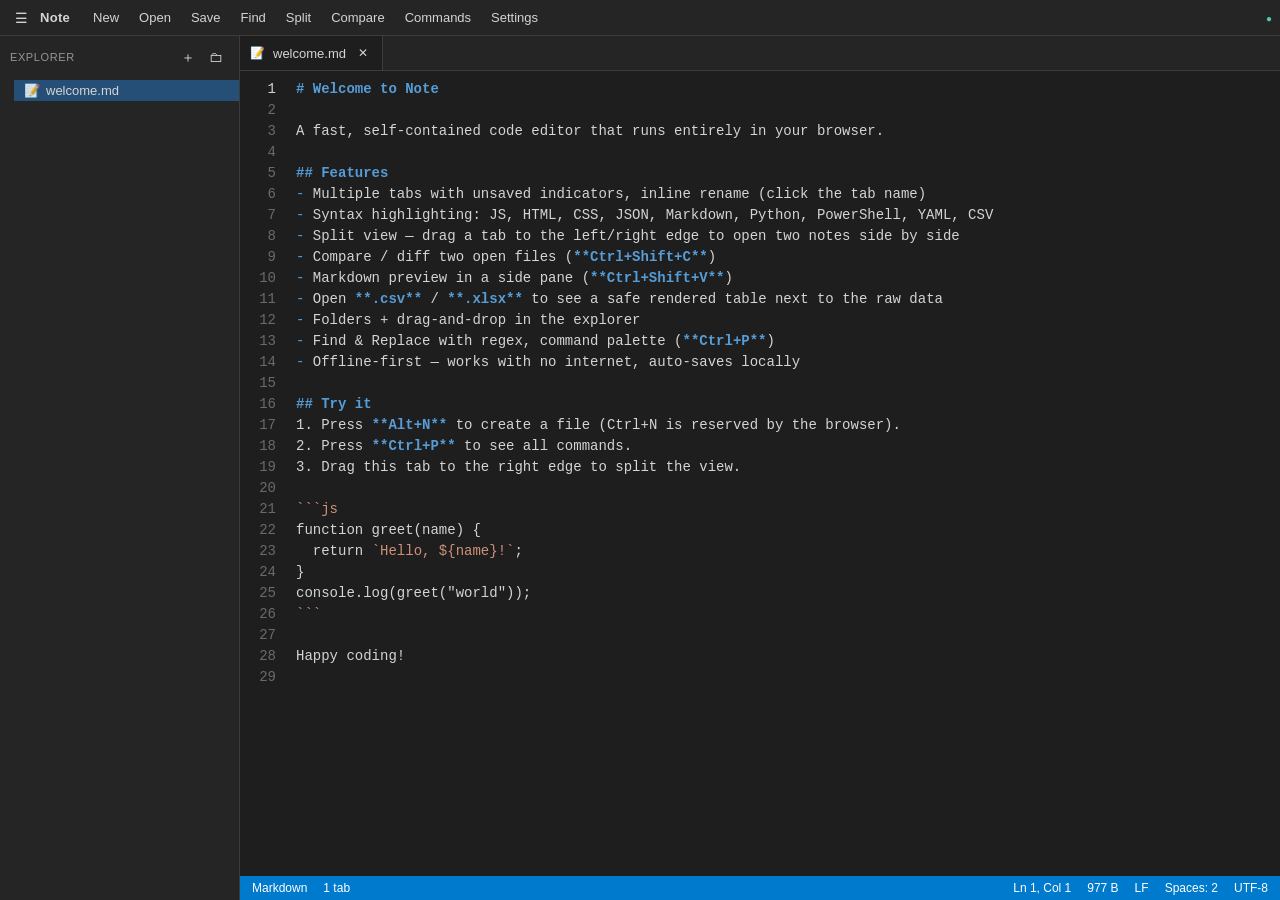
==== testing/notepad/index.html @ 9594efce "update" ====
<!DOCTYPE html>
<html lang="en">
<head>
  <meta charset="UTF-8" />
  <meta name="viewport" content="width=device-width, initial-scale=1.0, viewport-fit=cover" />
  <meta name="theme-color" content="#1e1e1e" />
  <meta name="description" content="A fast, self-contained, offline-first web code editor." />
  <title>Note — Web Code Editor</title>
  <link rel="icon" href="data:image/svg+xml,%3Csvg xmlns='http://www.w3.org/2000/svg' viewBox='0 0 100 100'%3E%3Crect width='100' height='100' rx='18' fill='%23007acc'/%3E%3Ctext x='50' y='72' font-size='64' text-anchor='middle' fill='white' font-family='monospace'%3E%7B%7D%3C/text%3E%3C/svg%3E" />
  <link rel="manifest" href="manifest.webmanifest" />
  <link rel="stylesheet" href="style.css" />
</head>
<body>
  <!-- ===== Menu / Toolbar ===== -->
  <header class="titlebar" role="banner">
    <div class="titlebar__left">
      <button class="icon-btn" id="toggleSidebar" title="Toggle Explorer (Ctrl+B)" aria-label="Toggle file explorer">☰</button>
      <span class="titlebar__brand">Note</span>
      <nav class="menu" aria-label="Main menu">
        <button class="menu__btn" data-cmd="file.new">New</button>
        <button class="menu__btn" data-cmd="file.open">Open</button>
        <button class="menu__btn" data-cmd="file.save">Save</button>
        <button class="menu__btn" data-cmd="edit.find">Find</button>
        <button class="menu__btn" data-cmd="view.splitFile">Split</button>
        <button class="menu__btn" data-cmd="edit.compare">Compare</button>
        <button class="menu__btn" data-cmd="view.palette">Commands</button>
        <button class="menu__btn" data-cmd="app.settings">Settings</button>
      </nav>
    </div>
    <div class="titlebar__right">
      <span class="conn" id="connStatus" title="Connection status">●</span>
    </div>
  </header>

  <!-- ===== Main layout ===== -->
  <div class="workbench">
    <!-- File explorer -->
    <aside class="sidebar" id="sidebar" aria-label="File explorer">
      <div class="sidebar__head">
        <span>Explorer</span>
        <div class="sidebar__actions">
          <button class="icon-btn" data-cmd="file.new" title="New file">＋</button>
          <button class="icon-btn" data-cmd="file.newFolder" title="New folder">🗀</button>
        </div>
      </div>
      <ul class="filetree" id="fileTree" role="tree"></ul>
    </aside>

    <!-- Editor area -->
    <main class="editor-area" role="main">
      <div class="tabs" id="tabs" role="tablist" aria-label="Open files"></div>

      <div class="panes" id="panes">
        <!-- Primary pane -->
        <section class="pane pane--primary" id="panePrimary">
          <div class="editor-wrap">
            <!-- Find / Replace widget -->
            <div class="find" id="findWidget" hidden>
              <div class="find__row">
                <input type="text" id="findInput" placeholder="Find" aria-label="Find" autocomplete="off" spellcheck="false" />
                <span class="find__count" id="findCount">0/0</span>
                <button class="icon-btn" id="findPrev" title="Previous (Shift+Enter)">▲</button>
                <button class="icon-btn" id="findNext" title="Next (Enter)">▼</button>
                <button class="icon-btn toggle" id="findCase" title="Match case">Aa</button>
                <button class="icon-btn toggle" id="findWord" title="Whole word">￭</button>
                <button class="icon-btn toggle" id="findRegex" title="Use regular expression">.*</button>
                <button class="icon-btn" id="findClose" title="Close (Esc)">✕</button>
              </div>
              <div class="find__row">
                <input type="text" id="replaceInput" placeholder="Replace" aria-label="Replace" autocomplete="off" spellcheck="false" />
                <button class="text-btn" id="replaceOne">Replace</button>
                <button class="text-btn" id="replaceAll">All</button>
              </div>
            </div>

            <div class="code" id="codeHost">
              <div class="gutter" id="gutter" aria-hidden="true"></div>
              <div class="code__scroll" id="codeScroll">
                <pre class="highlight" id="highlight" aria-hidden="true"><code></code></pre>
                <textarea class="input" id="input" spellcheck="false" autocomplete="off" autocapitalize="off"
                  autocorrect="off" wrap="off" aria-label="Code editor"></textarea>
              </div>
            </div>

            <div class="empty" id="emptyState">
              <div class="empty__box">
                <h1>Note</h1>
                <p>A self-contained, offline code editor.</p>
                <ul>
                  <li><kbd>Alt</kbd>+<kbd>N</kbd> — New file</li>
                  <li><kbd>Ctrl</kbd>+<kbd>O</kbd> — Open file</li>
                  <li><kbd>Ctrl</kbd>+<kbd>S</kbd> — Save file</li>
                  <li><kbd>Ctrl</kbd>+<kbd>P</kbd> — Command palette</li>
                  <li><kbd>Ctrl</kbd>+<kbd>F</kbd> — Find / Replace</li>
                </ul>
                <button class="text-btn primary" data-cmd="file.new">Create a file</button>
              </div>
            </div>
          </div>
        </section>

        <!-- Splitter -->
        <div class="splitter" id="splitter" hidden role="separator" aria-orientation="vertical" tabindex="0" title="Drag to resize"></div>

        <!-- Secondary pane -->
        <section class="pane pane--secondary" id="paneSecondary" hidden>
          <div class="pane__head">
            <span class="pane__title" id="secTitle">Preview</span>
            <div class="pane__actions">
              <select id="secMode" class="pane__select" aria-label="Side pane mode">
                <option value="preview">Markdown Preview</option>
                <option value="table">Table View</option>
                <option value="diff">Compare / Diff</option>
                <option value="editor">Second File</option>
              </select>
              <select id="secFile" class="pane__select" aria-label="Second file" hidden></select>
              <button class="icon-btn" id="secClose" title="Close split (merge)">✕</button>
            </div>
          </div>
          <div class="pane__body" id="secBody"></div>
        </section>
      </div>

      <!-- Drag-to-split drop zones (shown while dragging a tab) -->
      <div class="dropzones" id="dropzones" hidden aria-hidden="true">
        <div class="dropzone dropzone--left" data-zone="left"><span>Split Left</span></div>
        <div class="dropzone dropzone--right" data-zone="right"><span>Split Right</span></div>
      </div>

      <!-- Status bar -->
      <footer class="statusbar" role="contentinfo">
        <div class="statusbar__left">
          <span id="stLang" class="st-item" title="Language">Plain Text</span>
          <span id="stTabs" class="st-item" title="Open tabs">0 tabs</span>
        </div>
        <div class="statusbar__right">
          <span id="stPos" class="st-item" title="Cursor position">Ln 1, Col 1</span>
          <span id="stSel" class="st-item" hidden></span>
          <span id="stSize" class="st-item" title="File size">0 B</span>
          <span id="stEol" class="st-item" title="End of line sequence">LF</span>
          <span id="stIndent" class="st-item" title="Indentation">Spaces: 2</span>
          <span id="stEnc" class="st-item" title="Encoding">UTF-8</span>
        </div>
      </footer>
    </main>
  </div>

  <!-- ===== Command palette ===== -->
  <div class="overlay" id="paletteOverlay" hidden>
    <div class="palette" role="dialog" aria-modal="true" aria-label="Command palette">
      <input type="text" id="paletteInput" placeholder="Type a command…" autocomplete="off" spellcheck="false" />
      <ul class="palette__list" id="paletteList"></ul>
    </div>
  </div>

  <!-- ===== Settings ===== -->
  <div class="overlay" id="settingsOverlay" hidden>
    <div class="dialog" role="dialog" aria-modal="true" aria-label="Settings">
      <div class="dialog__head">
        <h2>Settings</h2>
        <button class="icon-btn" id="settingsClose" title="Close">✕</button>
      </div>
      <div class="dialog__body" id="settingsBody"></div>
    </div>
  </div>

  <!-- ===== Go to line ===== -->
  <div class="overlay" id="gotoOverlay" hidden>
    <div class="palette" role="dialog" aria-modal="true" aria-label="Go to line">
      <input type="text" id="gotoInput" placeholder="Go to line…" inputmode="numeric" autocomplete="off" />
    </div>
  </div>

  <!-- Hidden file input for opening files -->
  <input type="file" id="fileOpener" multiple hidden accept=".txt,.js,.mjs,.ts,.jsx,.tsx,.html,.htm,.xml,.svg,.css,.scss,.less,.json,.webmanifest,.md,.markdown,.py,.pyw,.ps1,.psm1,.csv,.xlsx,.xls,.log,.yml,.yaml,.sh,.c,.cpp,.java,.go,.rs,.rb,.php,.sql" />

  <!-- Toast notifications -->
  <div class="toasts" id="toasts" aria-live="polite"></div>

  <script src="app.js"></script>
</body>
</html>
---- testing/notepad/style.css ----
/* ============================================================
   Notepad — Web Code Editor
   Dark-mode-first, minimalist theme (VS Code / Notepad++ inspired)
   ============================================================ */

:root {
  --bg: #1e1e1e;
  --bg-alt: #252526;
  --bg-elev: #2d2d30;
  --bg-input: #3c3c3c;
  --border: #3c3c3c;
  --border-strong: #454545;
  --fg: #d4d4d4;
  --fg-dim: #969696;
  --fg-faint: #6a6a6a;
  --accent: #007acc;
  --accent-hover: #1b8ad6;
  --sel: #264f78;
  --find-hit: #613214;
  --find-hit-active: #9e6a03;
  --danger: #f14c4c;
  --ok: #4ec9b0;
  --warn: #cca700;

  --font-ui: -apple-system, BlinkMacSystemFont, "Segoe UI", Roboto, Helvetica, Arial, sans-serif;
  --font-mono: "JetBrains Mono", "Fira Code", "Cascadia Code", "SF Mono", Menlo, Consolas, "Courier New", monospace;
  --font-size: 14px;
  --line-height: 1.5;
  --gutter-w: 52px;

  /* syntax */
  --tok-key: #569cd6;
  --tok-str: #ce9178;
  --tok-num: #b5cea8;
  --tok-com: #6a9955;
  --tok-fn: #dcdcaa;
  --tok-tag: #569cd6;
  --tok-attr: #9cdcfe;
  --tok-prop: #9cdcfe;
  --tok-punc: #d4d4d4;
  --tok-op: #d4d4d4;
  --tok-bool: #569cd6;
  --tok-md-head: #569cd6;
  --tok-md-code: #ce9178;
  --tok-md-link: #4ec9b0;
}

/* Light theme */
body.theme-light {
  --bg: #ffffff;
  --bg-alt: #f3f3f3;
  --bg-elev: #ececec;
  --bg-input: #ffffff;
  --border: #e0e0e0;
  --border-strong: #cecece;
  --fg: #1f1f1f;
  --fg-dim: #6a6a6a;
  --fg-faint: #9a9a9a;
  --accent: #0066b8;
  --accent-hover: #0078d4;
  --sel: #add6ff;
  --find-hit: #ffd8a8;
  --find-hit-active: #ffb454;
  --tok-key: #0000ff;
  --tok-str: #a31515;
  --tok-num: #098658;
  --tok-com: #008000;
  --tok-fn: #795e26;
  --tok-tag: #800000;
  --tok-attr: #e50000;
  --tok-prop: #001080;
  --tok-punc: #1f1f1f;
  --tok-op: #1f1f1f;
  --tok-bool: #0000ff;
  --tok-md-head: #0000ff;
  --tok-md-code: #a31515;
  --tok-md-link: #098658;
}

* { box-sizing: border-box; }
[hidden] { display: none !important; }
html, body {
  margin: 0; padding: 0; height: 100%;
  overflow: hidden;
  background: var(--bg);
  color: var(--fg);
  font-family: var(--font-ui);
  font-size: 13px;
  -webkit-font-smoothing: antialiased;
}
body { display: flex; flex-direction: column; }
button { font-family: inherit; }
kbd {
  background: var(--bg-input); border: 1px solid var(--border-strong);
  border-bottom-width: 2px; border-radius: 4px; padding: 1px 6px;
  font-family: var(--font-mono); font-size: 11px; color: var(--fg);
}

/* ===== Title bar ===== */
.titlebar {
  display: flex; align-items: center; justify-content: space-between;
  height: 36px; padding: 0 8px;
  background: var(--bg-alt); border-bottom: 1px solid var(--border);
  flex: 0 0 auto; user-select: none;
}
.titlebar__left { display: flex; align-items: center; gap: 6px; }
.titlebar__brand { font-weight: 600; letter-spacing: .3px; margin-right: 8px; }
.menu { display: flex; gap: 2px; }
.menu__btn {
  background: transparent; border: 0; color: var(--fg); cursor: pointer;
  padding: 5px 9px; border-radius: 4px; font-size: 13px;
}
.menu__btn:hover { background: var(--bg-elev); }
.conn { color: var(--ok); font-size: 10px; }
.conn.offline { color: var(--warn); }

.icon-btn {
  background: transparent; border: 0; color: var(--fg); cursor: pointer;
  width: 26px; height: 26px; border-radius: 4px; font-size: 14px;
  display: inline-flex; align-items: center; justify-content: center;
  line-height: 1;
}
.icon-btn:hover { background: var(--bg-elev); }
.icon-btn.toggle.active { background: var(--accent); color: #fff; }

/* ===== Workbench ===== */
.workbench { flex: 1 1 auto; display: flex; min-height: 0; }

/* ===== Sidebar ===== */
.sidebar {
  width: 240px; flex: 0 0 auto; background: var(--bg-alt);
  border-right: 1px solid var(--border); display: flex; flex-direction: column;
  overflow: hidden;
}
.sidebar.hidden { display: none; }
.sidebar__head {
  display: flex; align-items: center; justify-content: space-between;
  padding: 8px 10px; text-transform: uppercase; font-size: 11px;
  letter-spacing: .6px; color: var(--fg-dim);
}
.sidebar__actions { display: flex; gap: 2px; }
.filetree { list-style: none; margin: 0; padding: 2px 0; overflow: auto; flex: 1; }
.filetree li { user-select: none; }
.filetree .node {
  display: flex; align-items: center; gap: 6px; padding: 3px 10px;
  cursor: pointer; font-size: 13px; white-space: nowrap; color: var(--fg);
}
.filetree .node:hover { background: var(--bg-elev); }
.filetree .node.active { background: var(--sel); }
.filetree .node .ic { width: 16px; text-align: center; opacity: .85; }
.filetree .node .nm { overflow: hidden; text-overflow: ellipsis; flex: 1; }
.filetree .node .dot { color: var(--fg); font-size: 16px; line-height: 0; }
.filetree .node .del {
  opacity: 0; border: 0; background: transparent; color: var(--fg-dim);
  cursor: pointer; font-size: 12px; padding: 0 2px;
}
.filetree .node:hover .del { opacity: 1; }
.filetree .children { list-style: none; margin: 0; padding-left: 14px; }

/* ===== Editor area ===== */
.editor-area { flex: 1 1 auto; display: flex; flex-direction: column; min-width: 0; min-height: 0; position: relative; }

/* Tabs */
.tabs {
  display: flex; height: 35px; background: var(--bg-alt);
  border-bottom: 1px solid var(--border); overflow-x: auto; flex: 0 0 auto;
  scrollbar-width: thin;
}
.tabs::-webkit-scrollbar { height: 4px; }
.tab {
  display: flex; align-items: center; gap: 8px; padding: 0 10px;
  background: var(--bg-elev); border-right: 1px solid var(--border);
  color: var(--fg-dim); cursor: pointer; white-space: nowrap; font-size: 13px;
  max-width: 200px; flex: 0 0 auto;
}
.tab.active { background: var(--bg); color: var(--fg); }
.tab .tname { overflow: hidden; text-overflow: ellipsis; }
.tab .tclose {
  border: 0; background: transparent; color: inherit; cursor: pointer;
  border-radius: 3px; width: 18px; height: 18px; font-size: 12px;
  display: inline-flex; align-items: center; justify-content: center;
}
.tab .tclose:hover { background: var(--bg-input); }
.tab .tdirty { font-size: 18px; line-height: 0; width: 10px; text-align: center; }

/* Editor wrap */
.editor-wrap { position: relative; flex: 1 1 auto; min-height: 0; display: flex; flex-direction: column; }

/* Code host: gutter + scroll */
.code { flex: 1 1 auto; display: flex; min-height: 0; overflow: hidden; position: relative; background: var(--bg); }
.code.hidden { display: none; }
.gutter {
  flex: 0 0 auto; width: var(--gutter-w); overflow: hidden;
  text-align: right; color: var(--fg-faint); background: var(--bg);
  font-family: var(--font-mono); font-size: var(--font-size); line-height: var(--line-height);
  padding: 8px 8px 8px 0; user-select: none;
}
.gutter .lnum { display: block; }
.gutter .lnum.active { color: var(--fg); }

.code__scroll { position: relative; flex: 1 1 auto; overflow: auto; }

.highlight, .input {
  margin: 0; border: 0; padding: 8px 12px;
  font-family: var(--font-mono); font-size: var(--font-size); line-height: var(--line-height);
  tab-size: 2; white-space: pre; overflow-wrap: normal; word-break: normal;
  letter-spacing: 0;
}
.highlight {
  position: absolute; top: 0; left: 0; width: 100%; min-height: 100%;
  pointer-events: none; color: var(--fg); z-index: 1;
}
.highlight code { font: inherit; }
.input {
  position: relative; display: block; width: 100%; height: 100%;
  min-width: 100%; resize: none; outline: none; background: transparent;
  color: transparent; caret-color: var(--fg); z-index: 2;
  overflow: hidden;
}
.input::selection { background: var(--sel); }

/* Word wrap mode */
.wrap .highlight, .wrap .input { white-space: pre-wrap; overflow-wrap: anywhere; }
.wrap .input { width: 100%; }

/* ===== Empty state ===== */
.empty { position: absolute; inset: 0; display: flex; align-items: center; justify-content: center; background: var(--bg); z-index: 5; }
.empty.hidden { display: none; }
.empty__box { text-align: center; color: var(--fg-dim); }
.empty__box h1 { color: var(--fg); font-weight: 300; font-size: 42px; margin: 0 0 6px; }
.empty__box ul { list-style: none; padding: 0; margin: 18px 0; line-height: 2.1; }
.empty__box p { margin: 0; }

/* ===== Find widget ===== */
.find {
  position: absolute; top: 6px; right: 18px; z-index: 10;
  background: var(--bg-elev); border: 1px solid var(--border-strong);
  border-radius: 6px; padding: 6px; box-shadow: 0 4px 14px rgba(0,0,0,.4);
  display: flex; flex-direction: column; gap: 5px; min-width: 340px;
}
.find__row { display: flex; align-items: center; gap: 4px; }
.find input {
  flex: 1; background: var(--bg-input); border: 1px solid var(--border-strong);
  color: var(--fg); padding: 4px 8px; border-radius: 4px; font-size: 13px;
  font-family: var(--font-mono); outline: none; min-width: 0;
}
.find input:focus { border-color: var(--accent); }
.find__count { color: var(--fg-dim); font-size: 12px; min-width: 42px; text-align: center; }

.text-btn {
  background: var(--bg-input); border: 1px solid var(--border-strong); color: var(--fg);
  padding: 4px 10px; border-radius: 4px; cursor: pointer; font-size: 13px;
}
.text-btn:hover { background: var(--border-strong); }
.text-btn.primary { background: var(--accent); border-color: var(--accent); color: #fff; margin-top: 14px; }
.text-btn.primary:hover { background: var(--accent-hover); }

/* Find highlights (injected marks) */
.find-hit { background: var(--find-hit); border-radius: 2px; }
.find-hit.active { background: var(--find-hit-active); }

/* ===== Status bar ===== */
.statusbar {
  height: 24px; flex: 0 0 auto; display: flex; align-items: center;
  justify-content: space-between; background: var(--accent); color: #fff;
  font-size: 12px; padding: 0 4px; user-select: none;
}
.statusbar__left, .statusbar__right { display: flex; }
.st-item { padding: 0 8px; cursor: default; display: inline-flex; align-items: center; height: 24px; }
.st-item:hover { background: rgba(255,255,255,.15); }
[data-clickable] { cursor: pointer; }

/* ===== Overlays / dialogs ===== */
.overlay {
  position: fixed; inset: 0; background: rgba(0,0,0,.4);
  display: flex; justify-content: center; align-items: flex-start;
  padding-top: 90px; z-index: 100;
}
.overlay[hidden] { display: none; }

.palette {
  width: 560px; max-width: 92vw; background: var(--bg-elev);
  border: 1px solid var(--border-strong); border-radius: 8px;
  box-shadow: 0 8px 30px rgba(0,0,0,.5); overflow: hidden;
}
.palette input {
  width: 100%; background: var(--bg-input); border: 0;
  border-bottom: 1px solid var(--border); color: var(--fg);
  padding: 12px 14px; font-size: 14px; outline: none;
}
.palette__list { list-style: none; margin: 0; padding: 4px; max-height: 320px; overflow: auto; }
.palette__list li {
  padding: 8px 12px; border-radius: 5px; cursor: pointer;
  display: flex; justify-content: space-between; gap: 10px;
}
.palette__list li.sel, .palette__list li:hover { background: var(--accent); color: #fff; }
.palette__list li .kb { color: var(--fg-dim); font-size: 12px; }
.palette__list li.sel .kb { color: rgba(255,255,255,.8); }

.dialog {
  width: 520px; max-width: 92vw; background: var(--bg-elev);
  border: 1px solid var(--border-strong); border-radius: 8px;
  box-shadow: 0 8px 30px rgba(0,0,0,.5); max-height: 80vh; display: flex; flex-direction: column;
}
.dialog__head {
  display: flex; align-items: center; justify-content: space-between;
  padding: 12px 16px; border-bottom: 1px solid var(--border);
}
.dialog__head h2 { margin: 0; font-size: 15px; font-weight: 600; }
.dialog__body { padding: 8px 16px 16px; overflow: auto; }
.setting {
  display: flex; align-items: center; justify-content: space-between;
  gap: 12px; padding: 10px 0; border-bottom: 1px solid var(--border);
}
.setting:last-child { border-bottom: 0; }
.setting label { color: var(--fg); font-size: 13px; }
.setting .desc { color: var(--fg-dim); font-size: 11px; margin-top: 2px; }
.setting select, .setting input[type="number"] {
  background: var(--bg-input); border: 1px solid var(--border-strong);
  color: var(--fg); padding: 5px 8px; border-radius: 4px; font-size: 13px; min-width: 120px;
}
.setting input[type="checkbox"] { width: 16px; height: 16px; accent-color: var(--accent); }
.setting .kbd-list { display: grid; grid-template-columns: 1fr auto; gap: 4px 16px; width: 100%; font-size: 12px; }
.setting .kbd-list span:nth-child(odd) { color: var(--fg-dim); }

/* ===== Toasts ===== */
.toasts { position: fixed; bottom: 34px; right: 16px; display: flex; flex-direction: column; gap: 8px; z-index: 200; }
.toast {
  background: var(--bg-elev); border: 1px solid var(--border-strong);
  border-left: 3px solid var(--accent); color: var(--fg);
  padding: 10px 14px; border-radius: 5px; font-size: 13px; min-width: 200px;
  box-shadow: 0 4px 14px rgba(0,0,0,.4); animation: slideIn .18s ease;
}
.toast.err { border-left-color: var(--danger); }
.toast.ok { border-left-color: var(--ok); }
@keyframes slideIn { from { transform: translateX(20px); opacity: 0; } to { transform: none; opacity: 1; } }

/* Scrollbars */
::-webkit-scrollbar { width: 12px; height: 12px; }
::-webkit-scrollbar-thumb { background: #424242; border-radius: 8px; border: 3px solid transparent; background-clip: padding-box; }
::-webkit-scrollbar-thumb:hover { background: #575757; border: 3px solid transparent; background-clip: padding-box; }
::-webkit-scrollbar-corner { background: transparent; }

/* ===== Syntax token colors ===== */
.tok-key { color: var(--tok-key); }
.tok-str { color: var(--tok-str); }
.tok-num { color: var(--tok-num); }
.tok-com { color: var(--tok-com); font-style: italic; }
.tok-fn { color: var(--tok-fn); }
.tok-tag { color: var(--tok-tag); }
.tok-attr { color: var(--tok-attr); }
.tok-prop { color: var(--tok-prop); }
.tok-punc { color: var(--tok-punc); }
.tok-op { color: var(--tok-op); }
.tok-bool { color: var(--tok-bool); }
.tok-md-head { color: var(--tok-md-head); font-weight: 600; }
.tok-md-code { color: var(--tok-md-code); }
.tok-md-link { color: var(--tok-md-link); text-decoration: underline; }

/* ===== Responsive ===== */
@media (max-width: 720px) {
  .menu { display: none; }
  .sidebar { position: absolute; z-index: 50; height: calc(100% - 60px); box-shadow: 2px 0 12px rgba(0,0,0,.5); }
  .tab { max-width: 130px; }
  .statusbar__left .st-item#stTabs { display: none; }
  .find { min-width: 0; left: 8px; right: 8px; }
  .panes { flex-direction: column; }
  .pane--secondary { flex-basis: 45% !important; border-left: 0; border-top: 1px solid var(--border); }
  .splitter { display: none; }
}

/* ============================================================
   Split panes / secondary view (todo2)
   ============================================================ */
.panes { flex: 1 1 auto; display: flex; min-height: 0; min-width: 0; }
.pane { display: flex; flex-direction: column; min-width: 0; min-height: 0; overflow: hidden; }
.pane--primary { flex: 1 1 auto; }
.pane--secondary { flex: 0 0 50%; border-left: 1px solid var(--border); background: var(--bg); }

.splitter { flex: 0 0 6px; cursor: col-resize; background: var(--border); transition: background .12s; }
.splitter:hover, .splitter:focus { background: var(--accent); outline: none; }

.pane__head {
  height: 32px; flex: 0 0 auto; display: flex; align-items: center; justify-content: space-between;
  gap: 8px; padding: 0 6px 0 10px; background: var(--bg-alt); border-bottom: 1px solid var(--border); font-size: 12px;
}
.pane__title { color: var(--fg-dim); overflow: hidden; text-overflow: ellipsis; white-space: nowrap; }
.pane__actions { display: flex; align-items: center; gap: 6px; flex: 0 0 auto; }
.pane__select {
  background: var(--bg-input); color: var(--fg); border: 1px solid var(--border-strong);
  border-radius: 4px; padding: 3px 5px; font-size: 12px; max-width: 140px; outline: none;
}
.pane__body { flex: 1 1 auto; min-height: 0; display: flex; flex-direction: column; overflow: hidden; }
.sec-code { flex: 1 1 auto; min-height: 0; }
.sec-empty { padding: 24px; color: var(--fg-dim); font-size: 13px; line-height: 1.6; }

/* Drag-to-split drop zones */
.dropzones { position: absolute; inset: 35px 0 24px 0; display: flex; z-index: 60; }
.dropzones[hidden] { display: none; }
.dropzone {
  flex: 1; display: flex; align-items: center; justify-content: center;
  opacity: 0; transition: opacity .12s; border: 2px dashed transparent; pointer-events: auto;
}
.dropzone.over { opacity: 1; background: rgba(0,122,204,.14); border-color: var(--accent); }
.dropzone span { background: var(--accent); color: #fff; padding: 6px 14px; border-radius: 6px; font-size: 13px; font-weight: 600; }

/* Tabs: icon, secondary marker, inline rename */
.tab .ticon { font-size: 12px; }
.tab--secondary { box-shadow: inset 0 -2px 0 var(--ok); }
.tname-edit {
  background: var(--bg-input); border: 1px solid var(--accent); color: var(--fg);
  font: inherit; font-size: 13px; padding: 1px 4px; border-radius: 3px; width: 120px; outline: none;
}

/* ===== Markdown preview ===== */
.md-preview { padding: 16px 22px; overflow: auto; flex: 1; line-height: 1.6; color: var(--fg); }
.md-preview h1, .md-preview h2, .md-preview h3, .md-preview h4 { margin: 1.2em 0 .5em; line-height: 1.3; }
.md-preview h1 { font-size: 1.9em; border-bottom: 1px solid var(--border); padding-bottom: .3em; }
.md-preview h2 { font-size: 1.5em; border-bottom: 1px solid var(--border); padding-bottom: .25em; }
.md-preview h3 { font-size: 1.25em; }
.md-preview p { margin: .6em 0; }
.md-preview a { color: var(--accent-hover); }
.md-preview code { background: var(--bg-alt); padding: .15em .4em; border-radius: 4px; font-family: var(--font-mono); font-size: .9em; }
.md-preview pre.md-pre { background: var(--bg-alt); border: 1px solid var(--border); border-radius: 6px; padding: 12px 14px; overflow: auto; }
.md-preview pre.md-pre code { background: none; padding: 0; font-size: .88em; line-height: 1.5; }
.md-preview blockquote { margin: .6em 0; padding: .2em 1em; border-left: 3px solid var(--border-strong); color: var(--fg-dim); }
.md-preview ul, .md-preview ol { padding-left: 1.6em; margin: .5em 0; }
.md-preview li { margin: .2em 0; }
.md-preview hr { border: 0; border-top: 1px solid var(--border); margin: 1.2em 0; }
.md-preview img, .md-preview .md-img { color: var(--fg-dim); font-style: italic; }
.md-preview del { opacity: .7; }
.md-preview table.md-table { border-collapse: collapse; margin: .8em 0; }
.md-preview table.md-table th, .md-preview table.md-table td { border: 1px solid var(--border-strong); padding: 5px 10px; }
.md-preview table.md-table th { background: var(--bg-alt); }

/* ===== Data table (CSV / Excel) ===== */
.table-wrap { flex: 1; overflow: auto; }
.data-table { border-collapse: collapse; font-family: var(--font-mono); font-size: 12px; width: max-content; min-width: 100%; }
.data-table th, .data-table td {
  border: 1px solid var(--border); padding: 3px 8px; white-space: pre; max-width: 320px;
  overflow: hidden; text-overflow: ellipsis; vertical-align: top;
}
.data-table thead th { position: sticky; top: 0; background: var(--bg-elev); color: var(--fg-dim); z-index: 2; text-align: center; }
.data-table td.rownum, .data-table th.rownum {
  position: sticky; left: 0; background: var(--bg-elev); color: var(--fg-faint);
  text-align: right; z-index: 1; user-select: none;
}
.data-table thead th.rownum { z-index: 3; }
.data-table tbody tr:hover td { background: rgba(255,255,255,.03); }

/* ===== Diff view ===== */
.diff-stats { padding: 6px 12px; font-family: var(--font-mono); font-size: 12px; border-bottom: 1px solid var(--border); background: var(--bg-alt); }
.d-add-txt { color: var(--ok); }
.d-del-txt { color: var(--danger); }
.diff { flex: 1; overflow: auto; }
.diff table { border-collapse: collapse; width: 100%; font-family: var(--font-mono); font-size: var(--font-size); }
.diff td { padding: 0 6px; vertical-align: top; white-space: pre-wrap; overflow-wrap: anywhere; }
.diff td.dn { width: 42px; min-width: 42px; text-align: right; color: var(--fg-faint); user-select: none; border-right: 1px solid var(--border); }
.diff td.dc { width: 16px; text-align: center; user-select: none; color: var(--fg-dim); }
.diff td.dl { width: 100%; }
.diff tr.d-add { background: rgba(78,201,176,.14); }
.diff tr.d-add td.dc { color: var(--ok); }
.diff tr.d-del { background: rgba(241,76,76,.14); }
.diff tr.d-del td.dc { color: var(--danger); }
.diff tr.d-same td.dl { color: var(--fg-dim); }

/* ===== Explorer folders + drag-and-drop ===== */
.node--folder .nm { font-weight: 600; }
.filetree .empty-folder { padding: 2px 10px 2px 30px; color: var(--fg-faint); font-size: 11px; font-style: italic; }
.filetree .children--root { min-height: 24px; }
.root-drop { display: block; }
[data-droptarget].over { background: rgba(0,122,204,.16); outline: 1px dashed var(--accent); outline-offset: -1px; border-radius: 3px; }
.filetree .node[draggable="true"] { cursor: grab; }
.filetree .node[draggable="true"]:active { cursor: grabbing; }
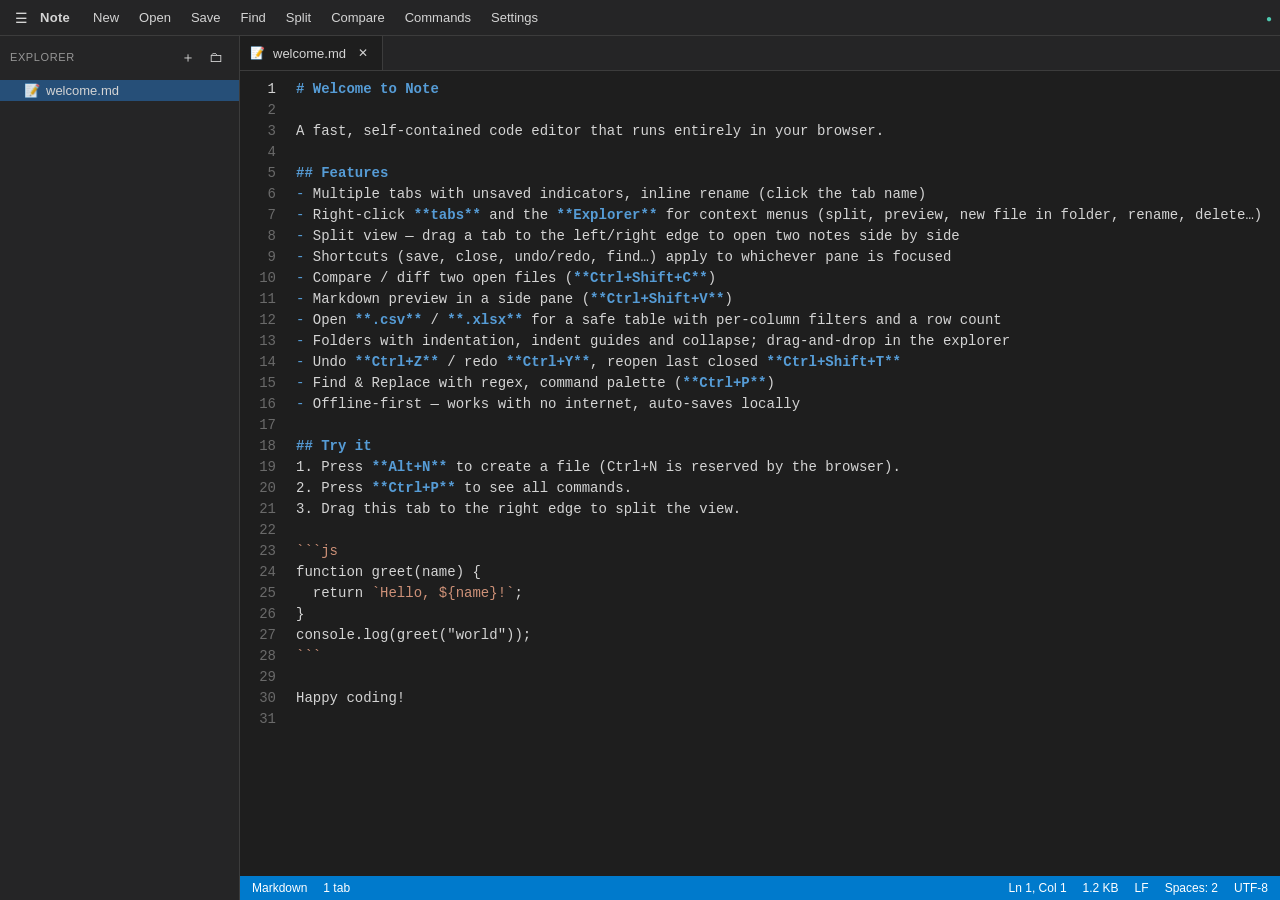
==== commit c888e350: "Notetaking app update" ====
--- a/testing/notepad/index.html
+++ b/testing/notepad/index.html
@@ -129,17 +129,29 @@
 
       <!-- Status bar -->
       <footer class="statusbar" role="contentinfo">
-        <div class="statusbar__left">
-          <span id="stLang" class="st-item" title="Language">Plain Text</span>
-          <span id="stTabs" class="st-item" title="Open tabs">0 tabs</span>
+        <div class="statusbar__pane statusbar__pane--primary active" id="statusPrimary" data-pane="primary">
+          <div class="statusbar__left">
+            <span id="stLang" class="st-item" title="Language">Plain Text</span>
+            <span id="stTabs" class="st-item" title="Open tabs">0 tabs</span>
+          </div>
+          <div class="statusbar__right">
+            <span id="stPos" class="st-item" title="Cursor position">Ln 1, Col 1</span>
+            <span id="stSel" class="st-item" hidden></span>
+            <span id="stSize" class="st-item" title="File size">0 B</span>
+            <span id="stEol" class="st-item" title="End of line sequence">LF</span>
+            <span id="stIndent" class="st-item" title="Indentation">Spaces: 2</span>
+            <span id="stEnc" class="st-item" title="Encoding">UTF-8</span>
+          </div>
         </div>
-        <div class="statusbar__right">
-          <span id="stPos" class="st-item" title="Cursor position">Ln 1, Col 1</span>
-          <span id="stSel" class="st-item" hidden></span>
-          <span id="stSize" class="st-item" title="File size">0 B</span>
-          <span id="stEol" class="st-item" title="End of line sequence">LF</span>
-          <span id="stIndent" class="st-item" title="Indentation">Spaces: 2</span>
-          <span id="stEnc" class="st-item" title="Encoding">UTF-8</span>
+        <div class="statusbar__pane statusbar__pane--secondary" id="statusSecondary" data-pane="secondary" hidden>
+          <div class="statusbar__left">
+            <span id="stLang2" class="st-item" title="Language (right pane)">Plain Text</span>
+          </div>
+          <div class="statusbar__right">
+            <span id="stPos2" class="st-item" title="Cursor position (right pane)">Ln 1, Col 1</span>
+            <span id="stSel2" class="st-item" hidden></span>
+            <span id="stSize2" class="st-item" title="File size (right pane)">0 B</span>
+          </div>
         </div>
       </footer>
     </main>
--- a/testing/notepad/style.css
+++ b/testing/notepad/style.css
@@ -155,7 +155,7 @@
   cursor: pointer; font-size: 12px; padding: 0 2px;
 }
 .filetree .node:hover .del { opacity: 1; }
-.filetree .children { list-style: none; margin: 0; padding-left: 14px; }
+.filetree .children { list-style: none; margin: 0; padding-left: 0; }
 
 /* ===== Editor area ===== */
 .editor-area { flex: 1 1 auto; display: flex; flex-direction: column; min-width: 0; min-height: 0; position: relative; }
@@ -261,12 +261,16 @@
 
 /* ===== Status bar ===== */
 .statusbar {
-  height: 24px; flex: 0 0 auto; display: flex; align-items: center;
-  justify-content: space-between; background: var(--accent); color: #fff;
-  font-size: 12px; padding: 0 4px; user-select: none;
-}
-.statusbar__left, .statusbar__right { display: flex; }
-.st-item { padding: 0 8px; cursor: default; display: inline-flex; align-items: center; height: 24px; }
+  height: 24px; flex: 0 0 auto; display: flex; align-items: stretch;
+  background: var(--accent); color: #fff;
+  font-size: 12px; user-select: none;
+}
+.statusbar__pane { flex: 1; display: flex; align-items: center; justify-content: space-between; min-width: 0; padding: 0 4px; overflow: hidden; }
+.statusbar__pane--secondary { border-left: 1px solid rgba(255,255,255,.35); }
+/* dim the inactive pane so the focused editor is obvious */
+.statusbar__pane:not(.active) { background: rgba(0,0,0,.18); }
+.statusbar__left, .statusbar__right { display: flex; min-width: 0; }
+.st-item { padding: 0 8px; cursor: default; display: inline-flex; align-items: center; height: 24px; white-space: nowrap; }
 .st-item:hover { background: rgba(255,255,255,.15); }
 [data-clickable] { cursor: pointer; }
 
@@ -466,10 +470,50 @@
 
 /* ===== Explorer folders + drag-and-drop ===== */
 .node--folder .nm { font-weight: 600; }
-.filetree .empty-folder { padding: 2px 10px 2px 30px; color: var(--fg-faint); font-size: 11px; font-style: italic; }
+.node .chevron { width: 14px; text-align: center; font-size: 10px; color: var(--fg-dim); flex: 0 0 auto; user-select: none; }
+.filetree .empty-folder { color: var(--fg-faint); font-size: 11px; font-style: italic; }
 .filetree .children--root { min-height: 24px; }
 .root-drop { display: block; }
+/* indent guide for nested folder contents */
+.filetree .tree-item > .children { position: relative; }
+.filetree .tree-item > .children::before {
+  content: ""; position: absolute; left: 22px; top: 0; bottom: 0; border-left: 1px solid var(--border);
+}
 [data-droptarget].over { background: rgba(0,122,204,.16); outline: 1px dashed var(--accent); outline-offset: -1px; border-radius: 3px; }
 .filetree .node[draggable="true"] { cursor: grab; }
 .filetree .node[draggable="true"]:active { cursor: grabbing; }
-
+.filetree .node--insplit { box-shadow: inset 2px 0 0 var(--ok); }
+
+/* ===== Context menu (Explorer + tabs) ===== */
+.ctxmenu {
+  position: fixed; z-index: 300; min-width: 190px; padding: 4px;
+  background: var(--bg-elev); border: 1px solid var(--border-strong); border-radius: 6px;
+  box-shadow: 0 6px 24px rgba(0,0,0,.5); font-size: 13px;
+}
+.ctxmenu__item {
+  display: flex; align-items: center; justify-content: space-between; gap: 16px;
+  padding: 6px 10px; border-radius: 4px; cursor: pointer; color: var(--fg); white-space: nowrap;
+}
+.ctxmenu__item:hover, .ctxmenu__item.sel { background: var(--accent); color: #fff; }
+.ctxmenu__item.disabled { color: var(--fg-faint); pointer-events: none; }
+.ctxmenu__kb { color: var(--fg-dim); font-size: 11px; }
+.ctxmenu__item.sel .ctxmenu__kb { color: rgba(255,255,255,.8); }
+.ctxmenu__sep { height: 1px; background: var(--border); margin: 4px 2px; }
+
+/* ===== Table view: filters + row count ===== */
+.table-toolbar {
+  display: flex; align-items: center; justify-content: space-between; gap: 10px;
+  padding: 5px 10px; border-bottom: 1px solid var(--border); background: var(--bg-alt); flex: 0 0 auto;
+}
+.table-count { font-size: 12px; color: var(--fg-dim); }
+.table-toolbar .text-btn { padding: 2px 8px; font-size: 12px; }
+.data-table tr.filter-row th { position: sticky; top: 22px; background: var(--bg-elev); padding: 2px; z-index: 2; }
+.data-table tr.filter-row th.rownum { top: 22px; z-index: 3; }
+.data-table .col-filter {
+  width: 100%; min-width: 60px; box-sizing: border-box; background: var(--bg-input);
+  border: 1px solid var(--border-strong); color: var(--fg); border-radius: 3px;
+  padding: 2px 5px; font-size: 11px; font-family: var(--font-ui); outline: none;
+}
+.data-table .col-filter:focus { border-color: var(--accent); }
+
+
